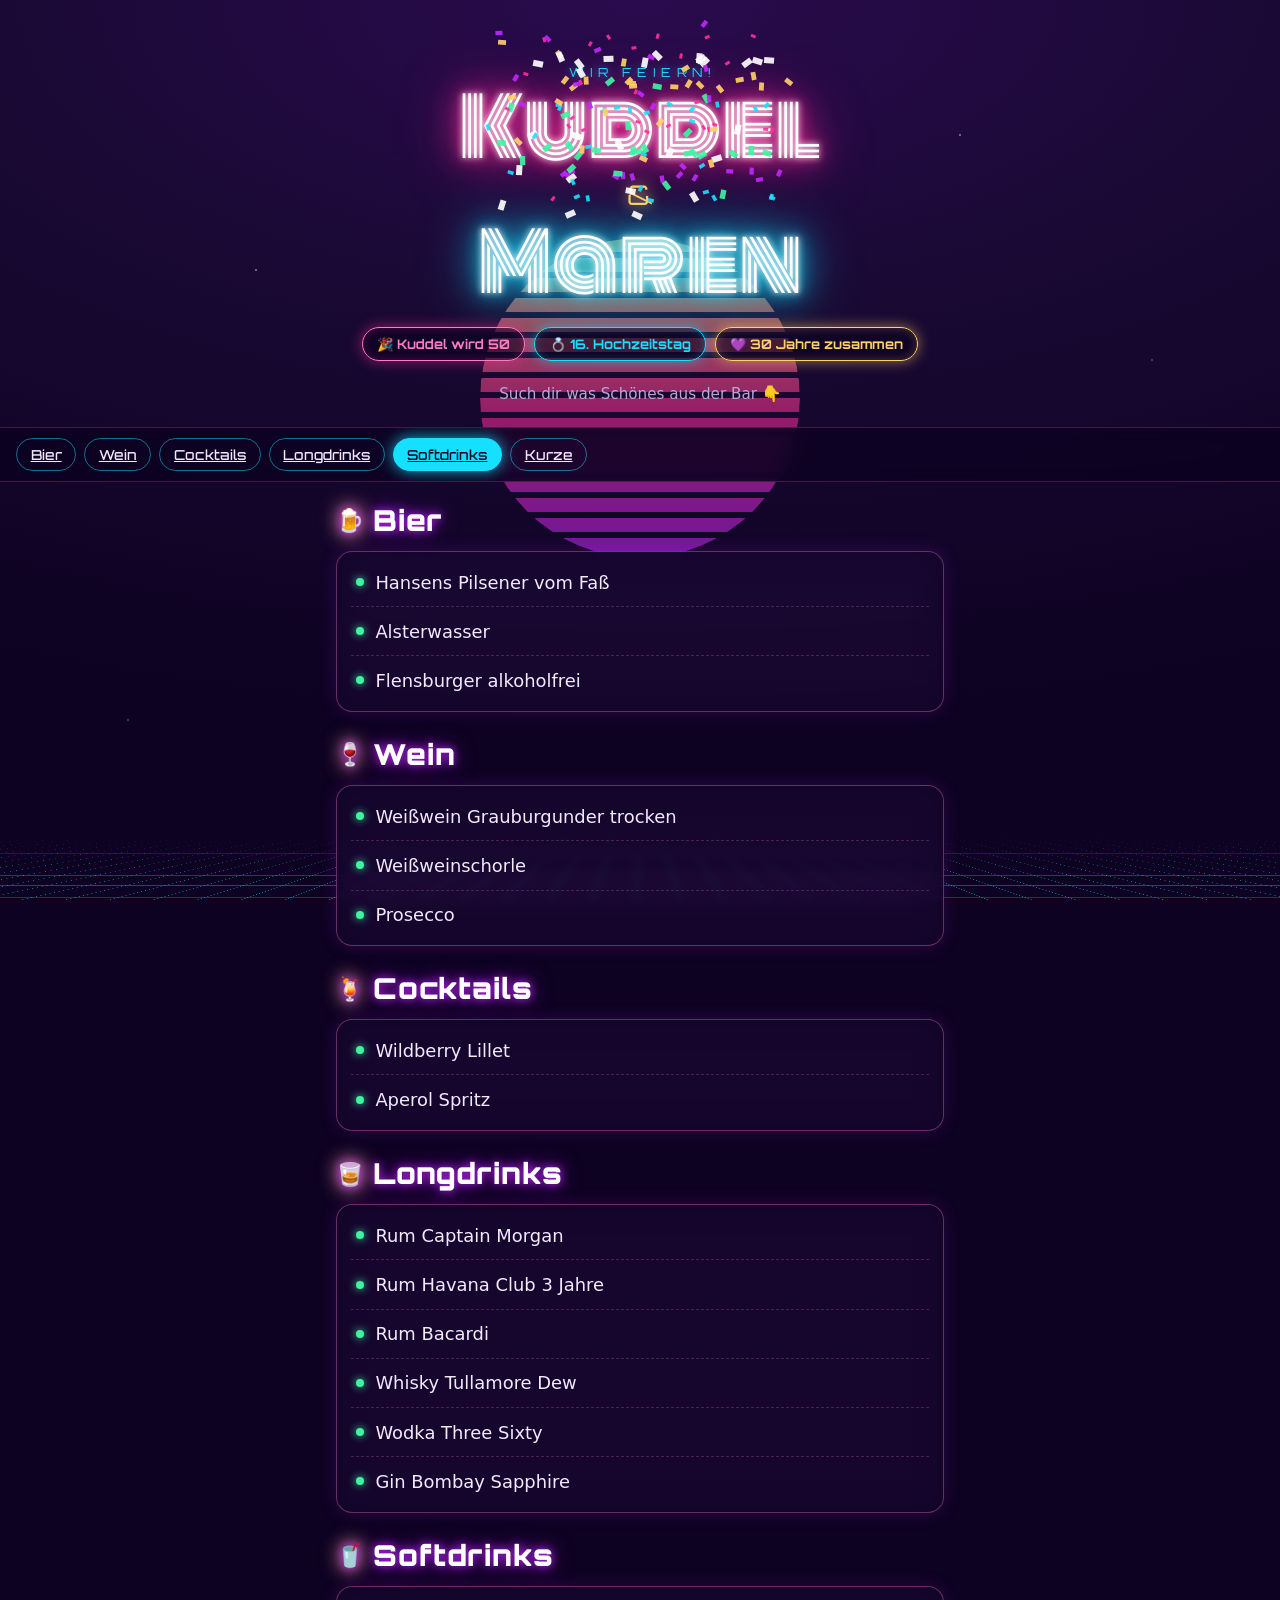
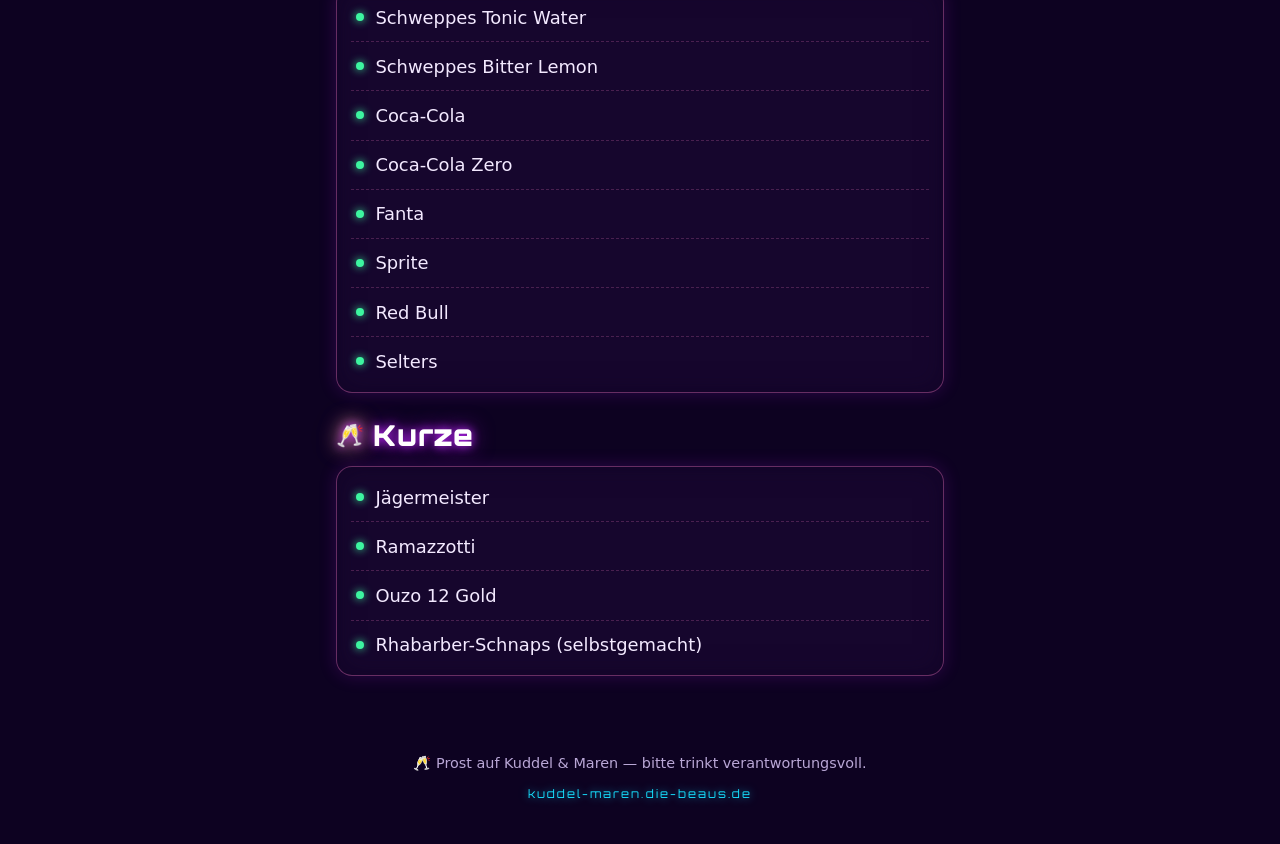
==== index.html @ c8ea877c "Initial: Neon-Getränkekarte für Kuddel & Maren Statische Single-Page-Website (HTML/CSS/JS), mobile-f" ====
<!DOCTYPE html>
<html lang="de">
<head>
  <meta charset="UTF-8" />
  <meta name="viewport" content="width=device-width, initial-scale=1.0, viewport-fit=cover" />
  <title>Kuddel &amp; Maren — Getränkekarte</title>
  <meta name="description" content="Die Getränkekarte zur großen Feier: Kuddel wird 50, 16. Hochzeitstag & 30 Jahre Maren und Kuddel. Prost! 🍹" />
  <meta name="theme-color" content="#0d0221" />

  <!-- Open Graph (hübsche Vorschau beim Teilen via WhatsApp etc.) -->
  <meta property="og:type" content="website" />
  <meta property="og:title" content="Kuddel &amp; Maren — Getränkekarte 🍹" />
  <meta property="og:description" content="Kuddel wird 50 · 16. Hochzeitstag · 30 Jahre zusammen. Scann dich rein und such dir was aus!" />
  <meta property="og:url" content="https://kuddel-maren.die-beaus.de" />
  <meta name="twitter:card" content="summary" />

  <link rel="icon" href="favicon.svg" type="image/svg+xml" />
  <link rel="preconnect" href="https://fonts.googleapis.com" />
  <link rel="preconnect" href="https://fonts.gstatic.com" crossorigin />
  <link href="https://fonts.googleapis.com/css2?family=Monoton&family=Orbitron:wght@500;700;900&display=swap" rel="stylesheet" />
  <link rel="stylesheet" href="css/styles.css" />
</head>
<body>
  <!-- animierter Synthwave-Hintergrund (rein per CSS) -->
  <div class="scene" aria-hidden="true">
    <div class="sun"></div>
    <div class="grid"></div>
    <div class="stars"></div>
  </div>

  <canvas id="confetti" aria-hidden="true"></canvas>

  <header class="hero">
    <p class="hero__eyebrow">Wir feiern!</p>
    <h1 class="hero__title">
      <span class="hero__name">Kuddel</span>
      <span class="hero__amp">&amp;</span>
      <span class="hero__name hero__name--alt">Maren</span>
    </h1>
    <ul class="hero__occasions">
      <li><span class="badge badge--pink">🎉 Kuddel wird 50</span></li>
      <li><span class="badge badge--cyan">💍 16. Hochzeitstag</span></li>
      <li><span class="badge badge--gold">💜 30 Jahre zusammen</span></li>
    </ul>
    <p class="hero__cta">Such dir was Schönes aus der Bar 👇</p>
  </header>

  <nav class="catnav" id="catnav" aria-label="Getränkekategorien">
    <div class="catnav__track" id="catnav-track"><!-- Chips per JS --></div>
  </nav>

  <main id="menu"><!-- Kategorien per JS --></main>

  <footer class="footer">
    <p>🥂 Prost auf Kuddel &amp; Maren — bitte trinkt verantwortungsvoll.</p>
    <p class="footer__small">kuddel-maren.die-beaus.de</p>
  </footer>

  <script src="js/data.js"></script>
  <script src="js/app.js"></script>
</body>
</html>
---- css/styles.css ----
/* =========================================================
   Kuddel & Maren — Getränkekarte
   80s/90s Neon-Synthwave · Mobile first
   ========================================================= */

:root {
  --bg:        #0d0221;
  --bg-2:      #190933;
  --ink:       #f3e9ff;
  --ink-dim:   #b9a7d6;

  --pink:      #ff2e97;
  --pink-soft: #ff7ac6;
  --cyan:      #16e0ff;
  --magenta:   #c026ff;
  --gold:      #ffd166;
  --green:     #3df5a0;

  --card-bg:   rgba(31, 12, 58, 0.55);
  --card-brd:  rgba(255, 122, 198, 0.35);

  --font-display: "Monoton", "Orbitron", system-ui, sans-serif;
  --font-head:    "Orbitron", system-ui, sans-serif;
  --font-body:    system-ui, -apple-system, "Segoe UI", Roboto, sans-serif;

  --nav-h: 56px;
}

* { box-sizing: border-box; }

html { scroll-behavior: smooth; }

body {
  margin: 0;
  min-height: 100dvh;
  font-family: var(--font-body);
  color: var(--ink);
  background: var(--bg);
  overflow-x: hidden;
  -webkit-tap-highlight-color: transparent;
  text-rendering: optimizeLegibility;
}

/* ---------- Synthwave Hintergrund-Szene ---------- */
.scene {
  position: fixed;
  inset: 0;
  z-index: -2;
  background:
    radial-gradient(120% 80% at 50% 0%, #2a0b4e 0%, var(--bg-2) 45%, var(--bg) 100%);
  overflow: hidden;
}

.stars {
  position: absolute;
  inset: 0;
  background-image:
    radial-gradient(1.5px 1.5px at 20% 30%, #fff, transparent),
    radial-gradient(1.5px 1.5px at 75% 15%, #fff, transparent),
    radial-gradient(1px 1px at 50% 50%, #cbb6ff, transparent),
    radial-gradient(1px 1px at 90% 40%, #fff, transparent),
    radial-gradient(1.5px 1.5px at 33% 70%, #9ad9ff, transparent),
    radial-gradient(1px 1px at 10% 80%, #fff, transparent);
  background-repeat: no-repeat;
  opacity: 0.7;
  animation: twinkle 4s ease-in-out infinite alternate;
}

.sun {
  position: absolute;
  left: 50%;
  bottom: 38%;
  width: 320px;
  height: 320px;
  transform: translateX(-50%);
  border-radius: 50%;
  background: linear-gradient(180deg, var(--gold) 0%, var(--pink) 55%, var(--magenta) 100%);
  filter: blur(0.5px);
  box-shadow: 0 0 90px 20px rgba(255, 46, 151, 0.45);
  -webkit-mask-image: repeating-linear-gradient(180deg, #000 0 14px, transparent 14px 20px);
          mask-image: repeating-linear-gradient(180deg, #000 0 14px, transparent 14px 20px);
  opacity: 0.55;
}

.grid {
  position: absolute;
  left: 50%;
  bottom: 0;
  width: 200%;
  height: 45%;
  transform: translateX(-50%) perspective(420px) rotateX(72deg);
  transform-origin: bottom center;
  background-image:
    linear-gradient(to right, rgba(22, 224, 255, 0.55) 1px, transparent 1px),
    linear-gradient(to bottom, rgba(192, 38, 255, 0.55) 1px, transparent 1px);
  background-size: 44px 44px;
  animation: grid-move 1.6s linear infinite;
  -webkit-mask-image: linear-gradient(to top, #000 25%, transparent 95%);
          mask-image: linear-gradient(to top, #000 25%, transparent 95%);
}

@keyframes grid-move {
  from { background-position: 0 0, 0 0; }
  to   { background-position: 0 44px, 0 44px; }
}
@keyframes twinkle {
  from { opacity: 0.45; }
  to   { opacity: 0.85; }
}

/* ---------- Konfetti-Canvas ---------- */
#confetti {
  position: fixed;
  inset: 0;
  z-index: 50;
  pointer-events: none;
}

/* ---------- Hero ---------- */
.hero {
  text-align: center;
  padding: clamp(2rem, 8vw, 4rem) 1.1rem 1.5rem;
}

.hero__eyebrow {
  margin: 0 0 0.4rem;
  font-family: var(--font-head);
  letter-spacing: 0.45em;
  text-transform: uppercase;
  font-size: 0.78rem;
  color: var(--cyan);
  text-shadow: 0 0 10px rgba(22, 224, 255, 0.8);
  padding-left: 0.45em; /* optischer Ausgleich für letter-spacing */
}

.hero__title {
  margin: 0;
  font-family: var(--font-display);
  font-weight: 400;
  line-height: 1.05;
  font-size: clamp(2.3rem, 12.5vw, 5rem);
  display: flex;
  flex-direction: column;
  align-items: center;
  gap: 0.12em;
  max-width: 100%;
}

.hero__name {
  display: inline-block;
  max-width: 100%;
  color: #fff;
  text-shadow:
    0 0 6px #fff,
    0 0 16px var(--pink),
    0 0 34px var(--pink),
    0 0 60px var(--pink);
  animation: flicker 5.5s linear infinite;
}
.hero__name--alt {
  text-shadow:
    0 0 6px #fff,
    0 0 16px var(--cyan),
    0 0 34px var(--cyan),
    0 0 60px var(--cyan);
  animation-delay: -2.4s;
}
.hero__amp {
  font-family: var(--font-head);
  font-size: 0.34em;
  color: var(--gold);
  text-shadow: 0 0 14px var(--gold);
  margin: 0.05em 0;
}

@keyframes flicker {
  0%, 19%, 21%, 23%, 80%, 100% { opacity: 1; }
  20%, 22%, 82%                 { opacity: 0.72; }
}

.hero__occasions {
  list-style: none;
  margin: 1.4rem 0 0;
  padding: 0;
  display: flex;
  flex-wrap: wrap;
  justify-content: center;
  gap: 0.55rem;
}

.badge {
  display: inline-block;
  padding: 0.5rem 0.9rem;
  border-radius: 999px;
  font-family: var(--font-head);
  font-weight: 700;
  font-size: 0.82rem;
  background: rgba(13, 2, 33, 0.6);
  border: 1.5px solid currentColor;
}
.badge--pink { color: var(--pink-soft); box-shadow: 0 0 14px rgba(255,46,151,0.55), inset 0 0 10px rgba(255,46,151,0.25); }
.badge--cyan { color: var(--cyan);      box-shadow: 0 0 14px rgba(22,224,255,0.55),  inset 0 0 10px rgba(22,224,255,0.25); }
.badge--gold { color: var(--gold);      box-shadow: 0 0 14px rgba(255,209,102,0.55), inset 0 0 10px rgba(255,209,102,0.25); }

.hero__cta {
  margin: 1.5rem 0 0;
  color: var(--ink-dim);
  font-size: 0.95rem;
}

/* ---------- Sticky Kategorie-Navigation ---------- */
.catnav {
  position: sticky;
  top: 0;
  z-index: 30;
  background: rgba(13, 2, 33, 0.82);
  backdrop-filter: blur(10px);
  -webkit-backdrop-filter: blur(10px);
  border-top: 1px solid rgba(255, 122, 198, 0.2);
  border-bottom: 1px solid rgba(255, 122, 198, 0.2);
}

.catnav__track {
  display: flex;
  gap: 0.5rem;
  padding: 0.6rem 1rem;
  overflow-x: auto;
  scrollbar-width: none;
  scroll-snap-type: x proximity;
}
.catnav__track::-webkit-scrollbar { display: none; }

.chip {
  flex: 0 0 auto;
  scroll-snap-align: center;
  border: 1.5px solid rgba(22, 224, 255, 0.5);
  background: transparent;
  color: var(--ink);
  font-family: var(--font-head);
  font-weight: 500;
  font-size: 0.86rem;
  padding: 0.45rem 0.85rem;
  border-radius: 999px;
  cursor: pointer;
  white-space: nowrap;
  transition: color .2s, background .2s, box-shadow .2s, border-color .2s;
}
.chip:hover { border-color: var(--cyan); box-shadow: 0 0 12px rgba(22,224,255,0.5); }

.chip.is-active {
  color: #0d0221;
  background: var(--cyan);
  border-color: var(--cyan);
  box-shadow: 0 0 16px rgba(22, 224, 255, 0.8);
}

/* ---------- Menü / Kategorien ---------- */
main {
  width: 100%;
  max-width: 640px;
  margin: 0 auto;
  padding: 1.25rem 1rem 0;
}

.category {
  scroll-margin-top: calc(var(--nav-h) + 12px);
  margin-bottom: 1.5rem;
}

.category__head {
  display: flex;
  align-items: center;
  gap: 0.55rem;
  margin: 0 0 0.8rem;
  font-family: var(--font-head);
  font-weight: 900;
  font-size: 1.5rem;
  letter-spacing: 0.02em;
  color: #fff;
  text-shadow: 0 0 10px var(--magenta), 0 0 22px rgba(192, 38, 255, 0.6);
}
.category__emoji {
  font-size: 1.4rem;
  filter: drop-shadow(0 0 8px rgba(255, 209, 102, 0.7));
}

.category__card {
  background: var(--card-bg);
  border: 1.5px solid var(--card-brd);
  border-radius: 16px;
  padding: 0.4rem 0.9rem;
  box-shadow: 0 0 18px rgba(192, 38, 255, 0.18), inset 0 0 26px rgba(13, 2, 33, 0.5);
  backdrop-filter: blur(4px);
  -webkit-backdrop-filter: blur(4px);
}

.drink {
  display: flex;
  align-items: center;
  gap: 0.7rem;
  padding: 0.85rem 0.3rem;
  border-bottom: 1px dashed rgba(255, 122, 198, 0.22);
  font-size: 1.05rem;
  transition: color .15s, transform .15s;
}
.drink:last-child { border-bottom: none; }
.drink:active { color: var(--pink-soft); transform: translateX(3px); }

.drink__dot {
  flex: 0 0 auto;
  width: 8px;
  height: 8px;
  border-radius: 50%;
  background: var(--green);
  box-shadow: 0 0 8px var(--green);
}

/* ---------- Footer ---------- */
.footer {
  text-align: center;
  padding: 2.5rem 1.2rem 2rem;
  color: var(--ink-dim);
  font-size: 0.9rem;
}
.footer__small {
  font-family: var(--font-head);
  letter-spacing: 0.18em;
  font-size: 0.72rem;
  color: var(--cyan);
  text-shadow: 0 0 8px rgba(22, 224, 255, 0.6);
  margin-top: 0.3rem;
}

/* ---------- Größere Screens ---------- */
@media (min-width: 720px) {
  .category__head { font-size: 1.8rem; }
  .drink { font-size: 1.12rem; }
}

/* ---------- Bewegungsreduktion respektieren ---------- */
@media (prefers-reduced-motion: reduce) {
  *, *::before, *::after {
    animation-duration: 0.001ms !important;
    animation-iteration-count: 1 !important;
    transition-duration: 0.001ms !important;
  }
  html { scroll-behavior: auto; }
  .grid { animation: none; }
}
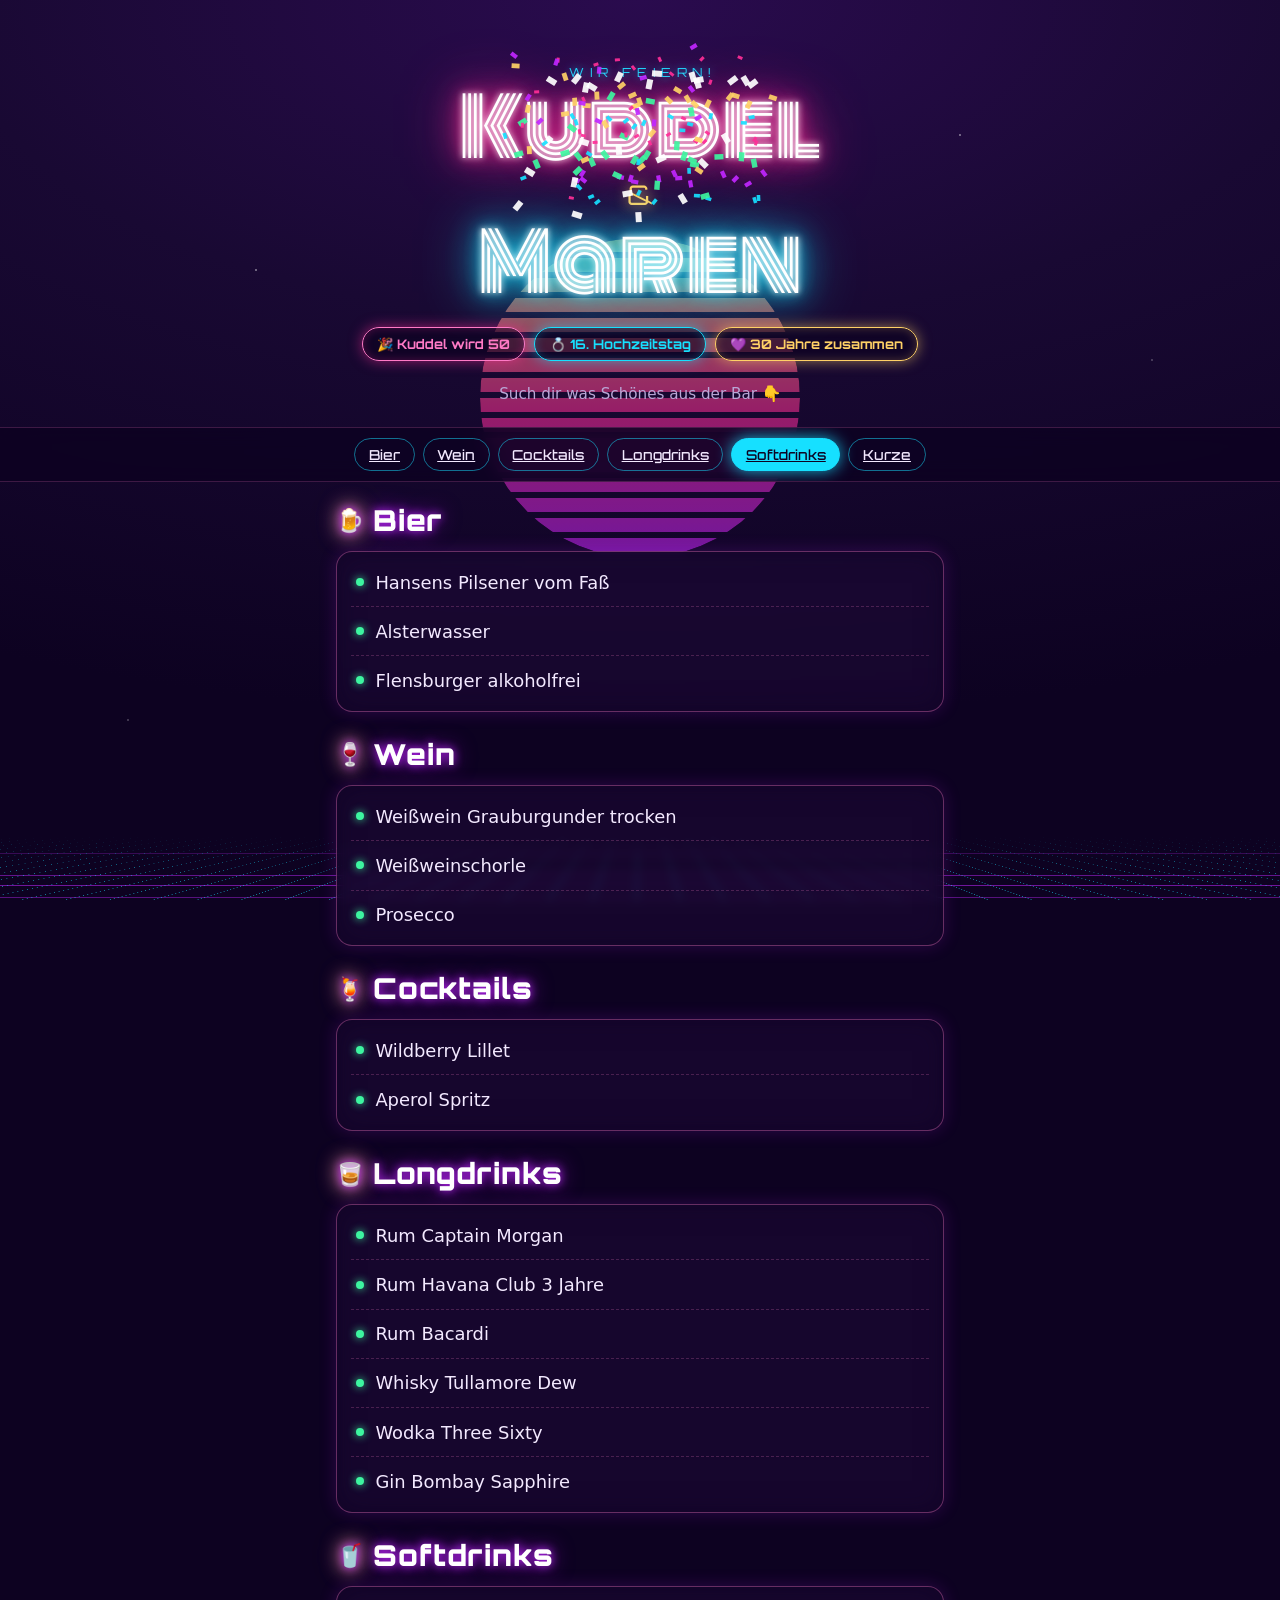
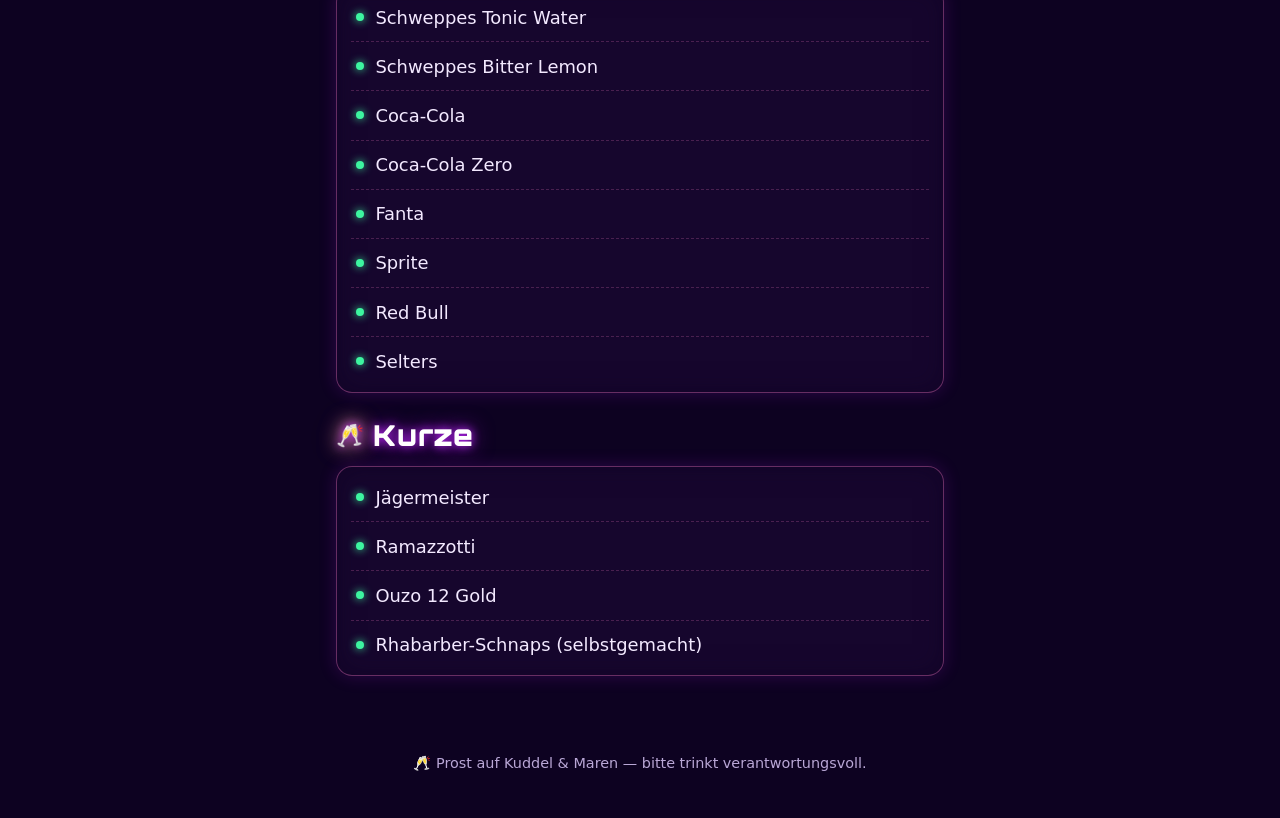
==== commit ef7f2d53: "Domain-Zeile aus dem Footer entfernen Co-Authored-By: Claude Opus 4.8 (1M context) <noreply@anthropi" ====
--- a/index.html
+++ b/index.html
@@ -53,7 +53,6 @@
 
   <footer class="footer">
     <p>🥂 Prost auf Kuddel &amp; Maren — bitte trinkt verantwortungsvoll.</p>
-    <p class="footer__small">kuddel-maren.die-beaus.de</p>
   </footer>
 
   <script src="js/data.js"></script>
--- a/css/styles.css
+++ b/css/styles.css
@@ -230,6 +230,11 @@
 }
 .catnav__track::-webkit-scrollbar { display: none; }
 
+/* Chips zentrieren, wenn sie passen — sonst sauber von links scrollbar.
+   Auto-Margins teilen freien Platz auf; bei Überlauf kollabieren sie auf 0. */
+.catnav__track > .chip:first-child { margin-inline-start: auto; }
+.catnav__track > .chip:last-child  { margin-inline-end: auto; }
+
 .chip {
   flex: 0 0 auto;
   scroll-snap-align: center;
